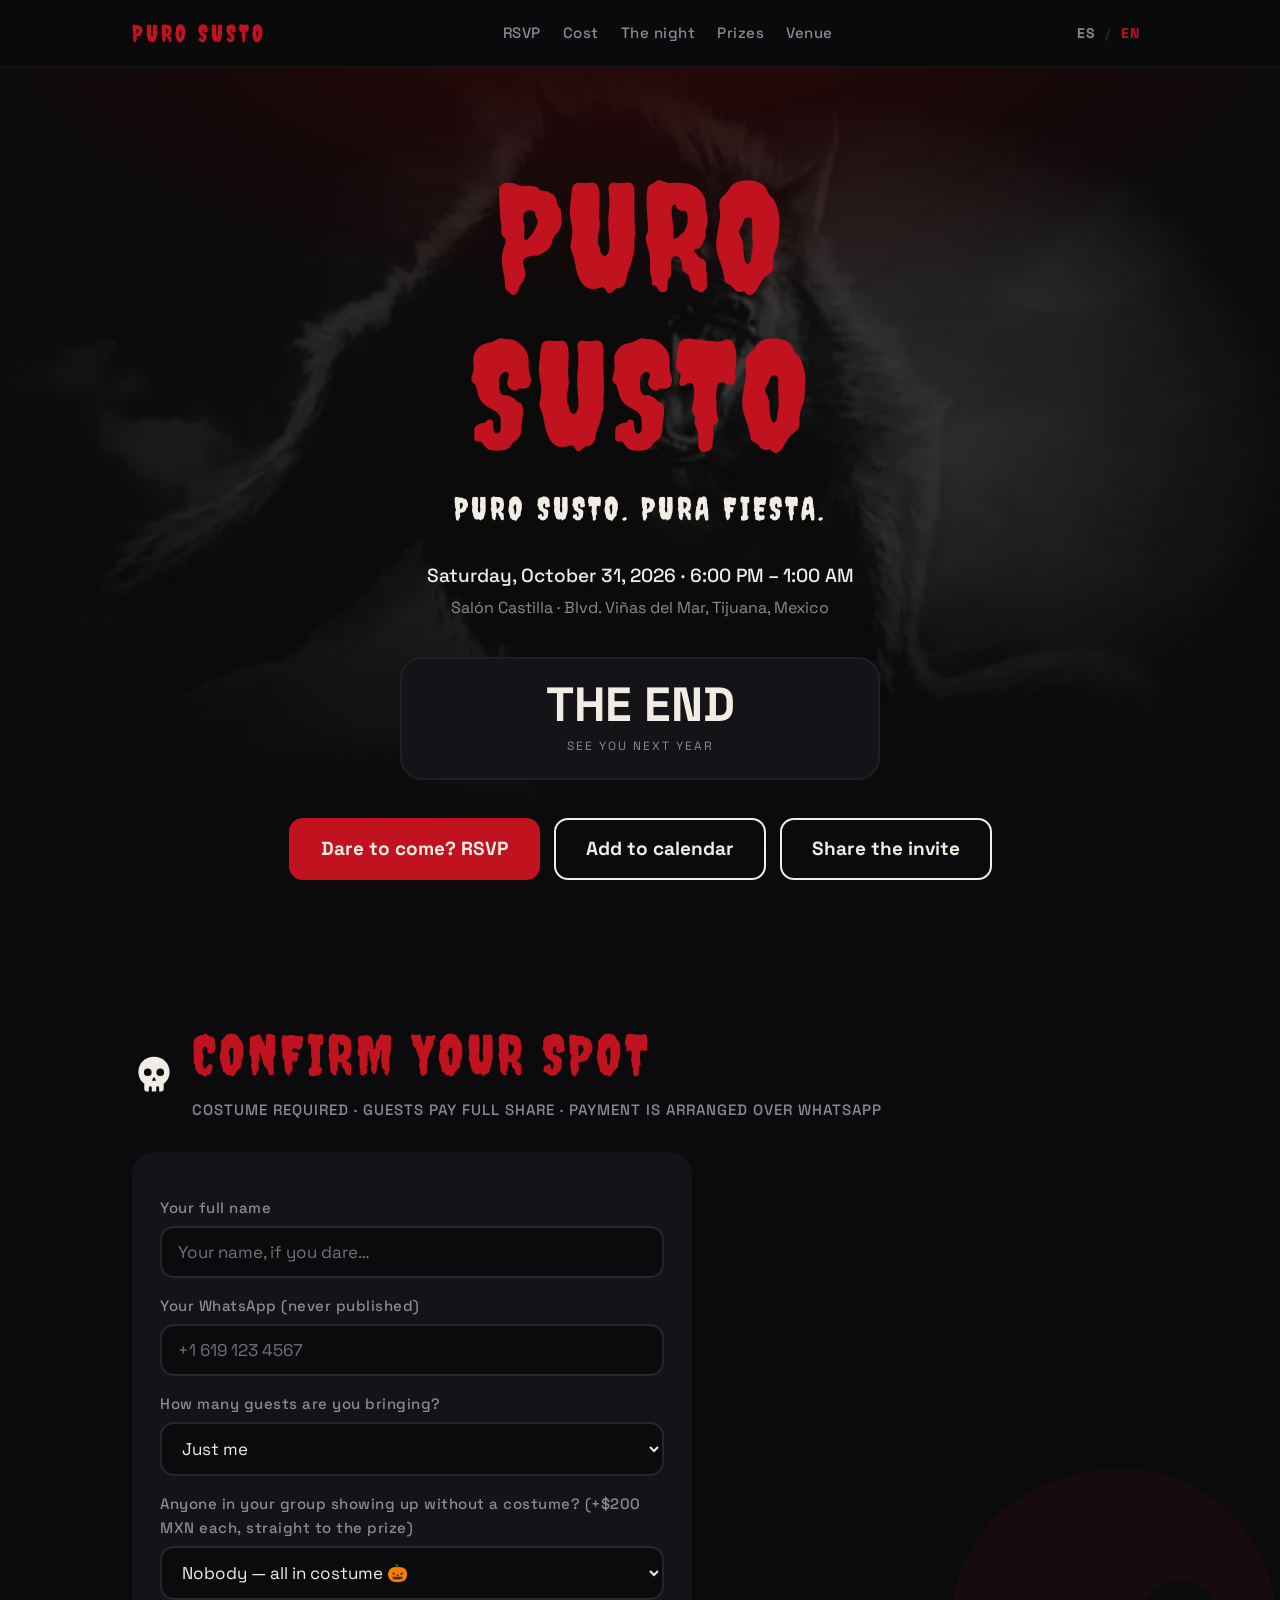
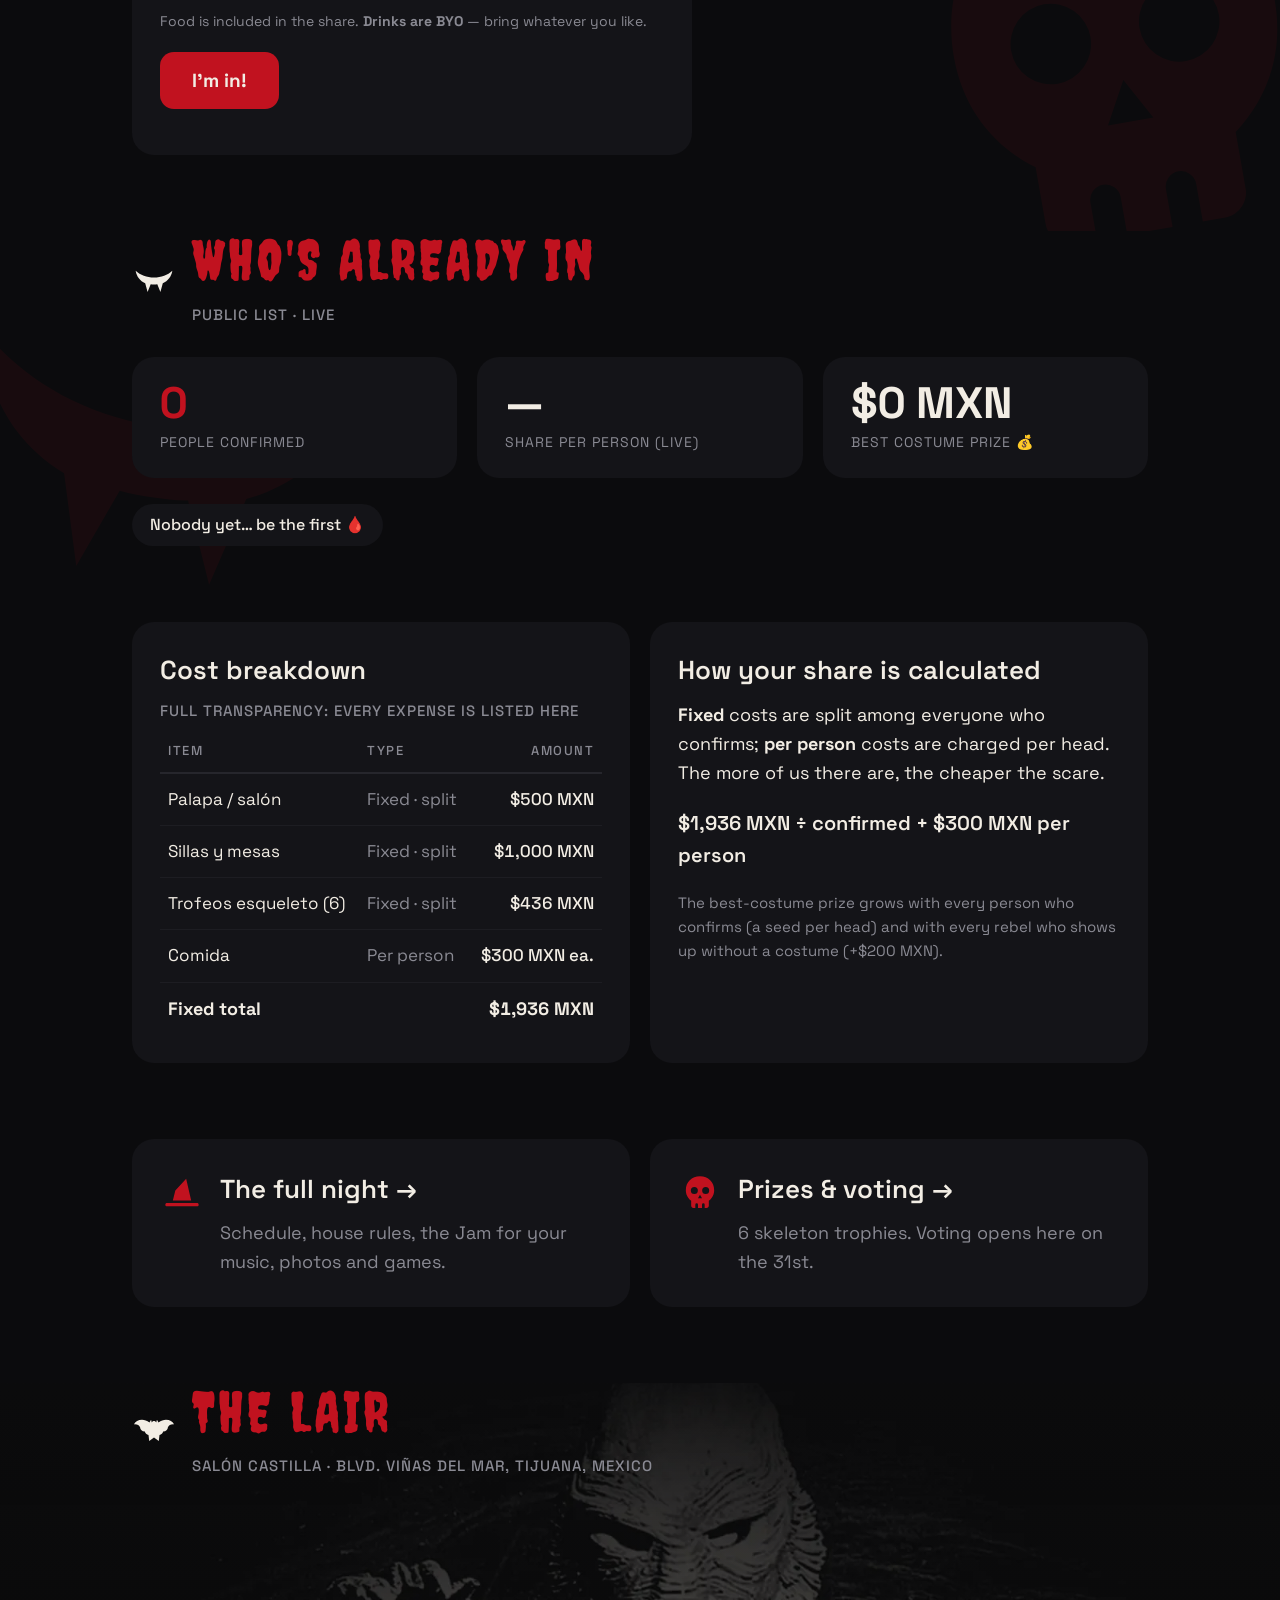
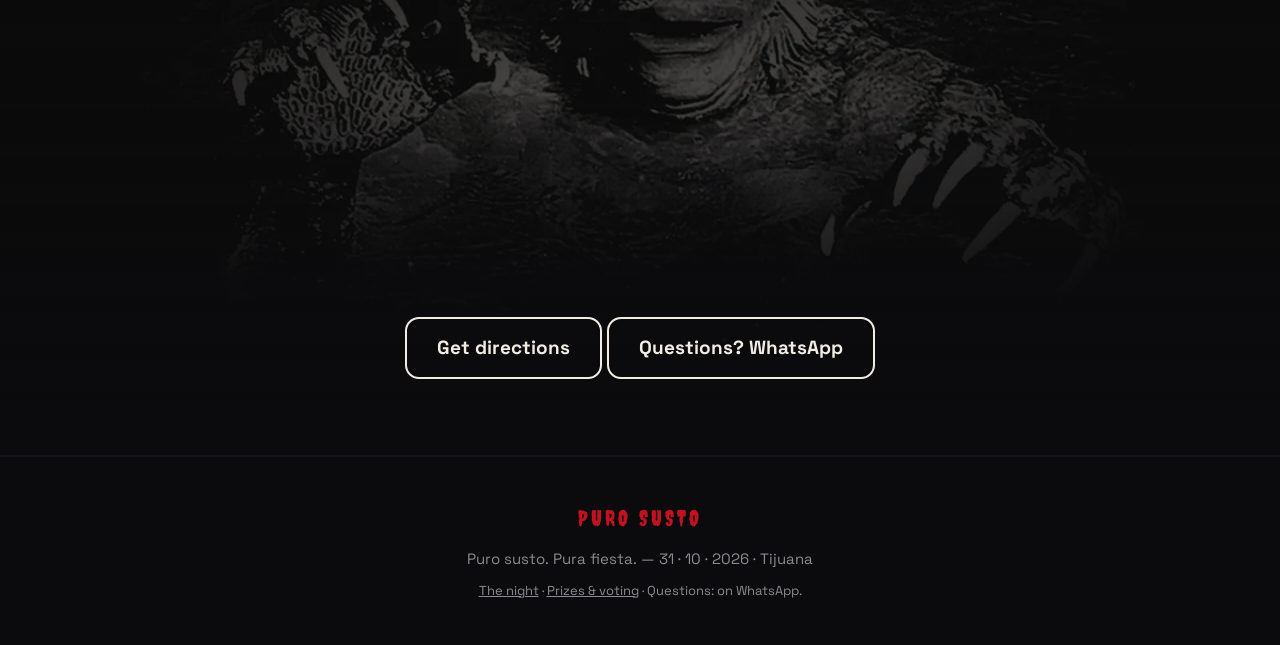
==== en/index.html @ ed6acc1b "Tipo de cambio 17 MXN/USD" ====
<!DOCTYPE html>
<html lang="en">
<head>
  <meta charset="UTF-8">
  <meta name="viewport" content="width=device-width, initial-scale=1.0">
  <title>PURO SUSTO — Halloween 2026 · October 31 · Tijuana</title>
  <meta name="description" content="Puro susto. Pura fiesta. Saturday, October 31, 2026, 6 PM, Salón Castilla, Tijuana. RSVP… if you dare.">

  <!--
    Esta página existe por UNA razón: la tarjeta que genera WhatsApp.
    Las etiquetas OG son fijas por URL, así que un link en español siempre
    generaría una tarjeta en español. Este archivo es la versión en inglés
    de esa tarjeta — y a la persona la manda al sitio real con ?lang=en.

    NO tiene contenido que mantener: si cambias el sitio, esto no se toca.
  -->
  <meta property="og:type" content="website">
  <meta property="og:title" content="PURO SUSTO — Halloween 2026">
  <meta property="og:description" content="You're invited. Saturday, October 31 · 6 PM · Salón Castilla, Tijuana, Mexico. Come in and RSVP… if you dare.">
  <meta property="og:url" content="https://puro-susto.pages.dev/en/">
  <meta property="og:image" content="https://puro-susto.pages.dev/og-image.png">
  <meta property="og:image:width" content="1200">
  <meta property="og:image:height" content="630">
  <meta property="og:locale" content="en_US">
  <meta name="twitter:card" content="summary_large_image">
  <meta name="twitter:title" content="PURO SUSTO — Halloween 2026">
  <meta name="twitter:description" content="You're invited. October 31 · Salón Castilla, Tijuana, Mexico. Come in and RSVP… if you dare.">
  <meta name="twitter:image" content="https://puro-susto.pages.dev/og-image.png">

  <link rel="canonical" href="https://puro-susto.pages.dev/?lang=en">
  <link rel="icon" type="image/svg+xml" href="../favicon.svg">

  <!-- El salto es SOLO por JavaScript, a propósito.
       Un meta refresh lo siguen también los rastreadores, y entonces WhatsApp
       acabaría leyendo las etiquetas en español de la portada — justo lo que
       esta página existe para evitar. WhatsApp y Facebook no ejecutan JS:
       leen las etiquetas de arriba y se detienen. Una persona sí salta. -->
  <script>location.replace('/?lang=en');</script>

  <style>
    body {
      background: #0B0B0D; color: #F2EDE4;
      font-family: 'Space Grotesk', system-ui, sans-serif;
      display: flex; align-items: center; justify-content: center;
      min-height: 100vh; margin: 0; text-align: center; padding: 20px;
    }
    a { color: #C1121F; }
  </style>
</head>
<body>
  <p>Taking you to <a href="/?lang=en">PURO SUSTO</a>…</p>
</body>
</html>
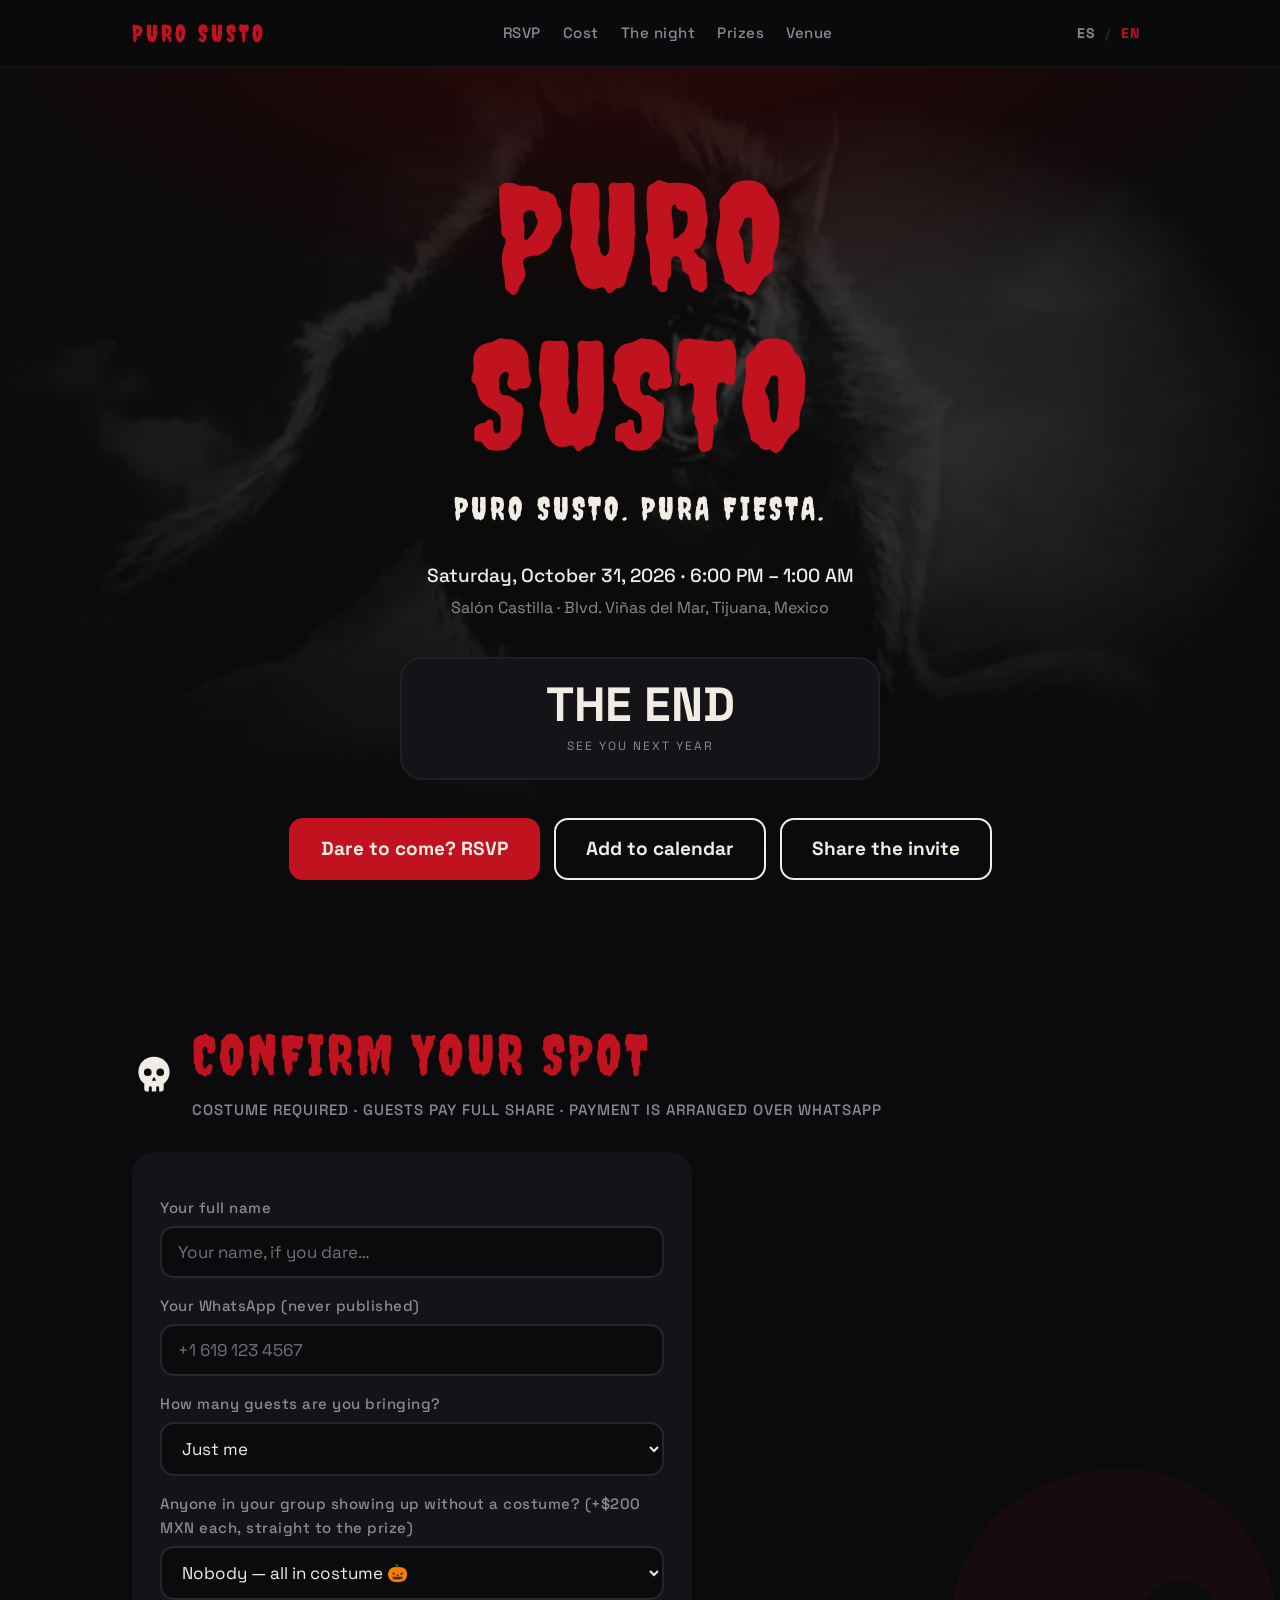
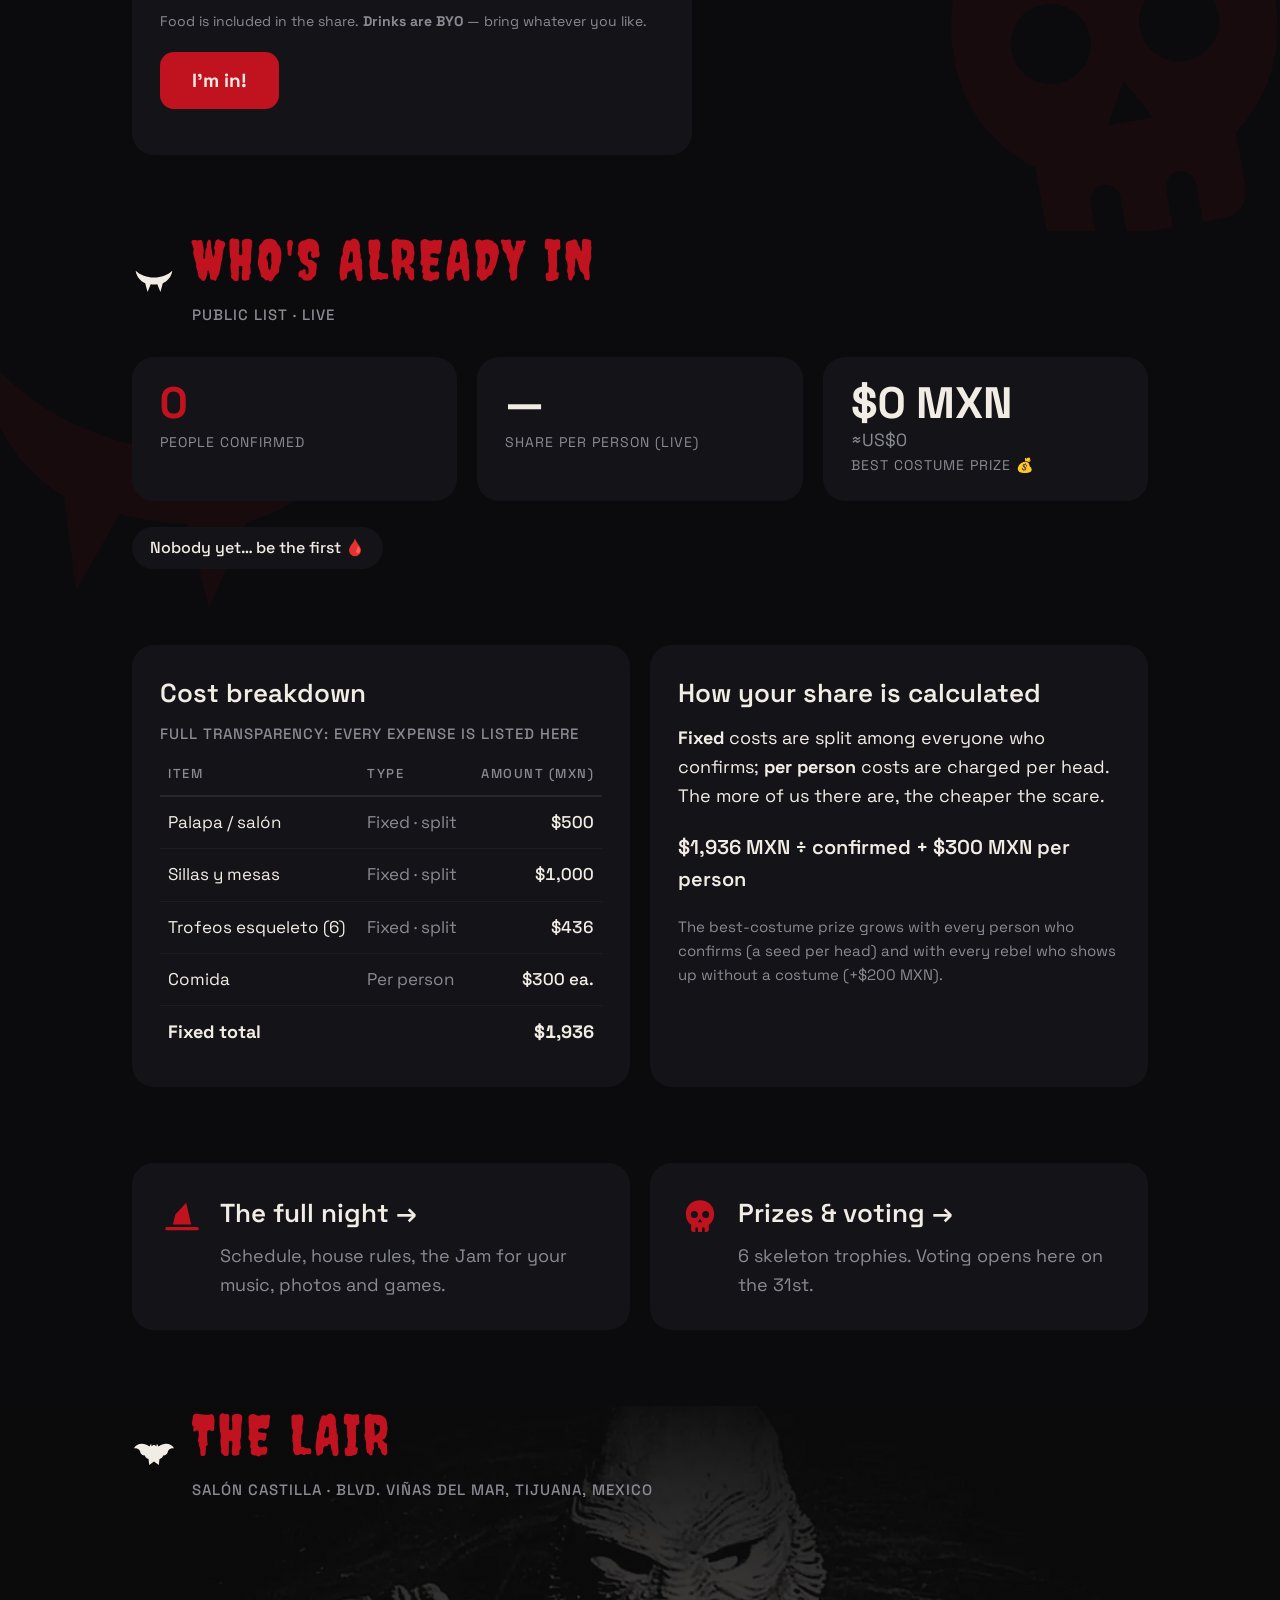
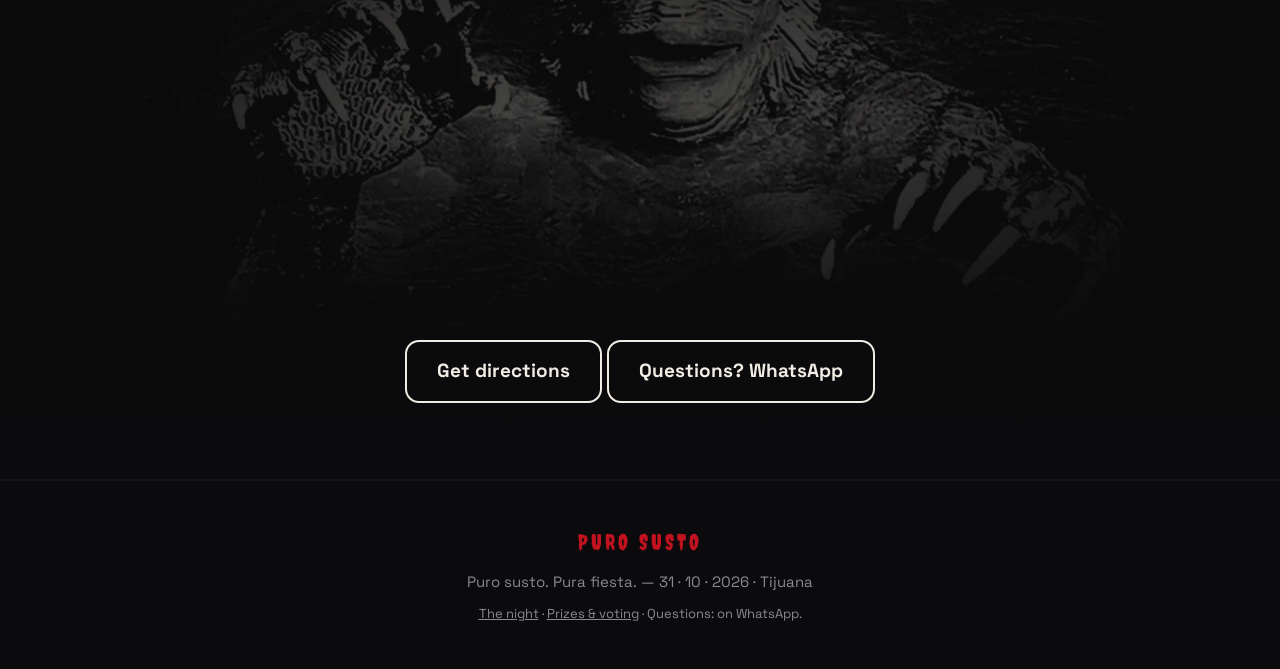
==== commit ea4d4d2b: "Cartel en ingles para la tarjeta de /en/" ====
--- a/en/index.html
+++ b/en/index.html
@@ -18,14 +18,14 @@
   <meta property="og:title" content="PURO SUSTO — Halloween 2026">
   <meta property="og:description" content="You're invited. Saturday, October 31 · 6 PM · Salón Castilla, Tijuana, Mexico. Come in and RSVP… if you dare.">
   <meta property="og:url" content="https://puro-susto.pages.dev/en/">
-  <meta property="og:image" content="https://puro-susto.pages.dev/og-image.png">
+  <meta property="og:image" content="https://puro-susto.pages.dev/og-image-en.png">
   <meta property="og:image:width" content="1200">
   <meta property="og:image:height" content="630">
   <meta property="og:locale" content="en_US">
   <meta name="twitter:card" content="summary_large_image">
   <meta name="twitter:title" content="PURO SUSTO — Halloween 2026">
   <meta name="twitter:description" content="You're invited. October 31 · Salón Castilla, Tijuana, Mexico. Come in and RSVP… if you dare.">
-  <meta name="twitter:image" content="https://puro-susto.pages.dev/og-image.png">
+  <meta name="twitter:image" content="https://puro-susto.pages.dev/og-image-en.png">
 
   <link rel="canonical" href="https://puro-susto.pages.dev/?lang=en">
   <link rel="icon" type="image/svg+xml" href="../favicon.svg">
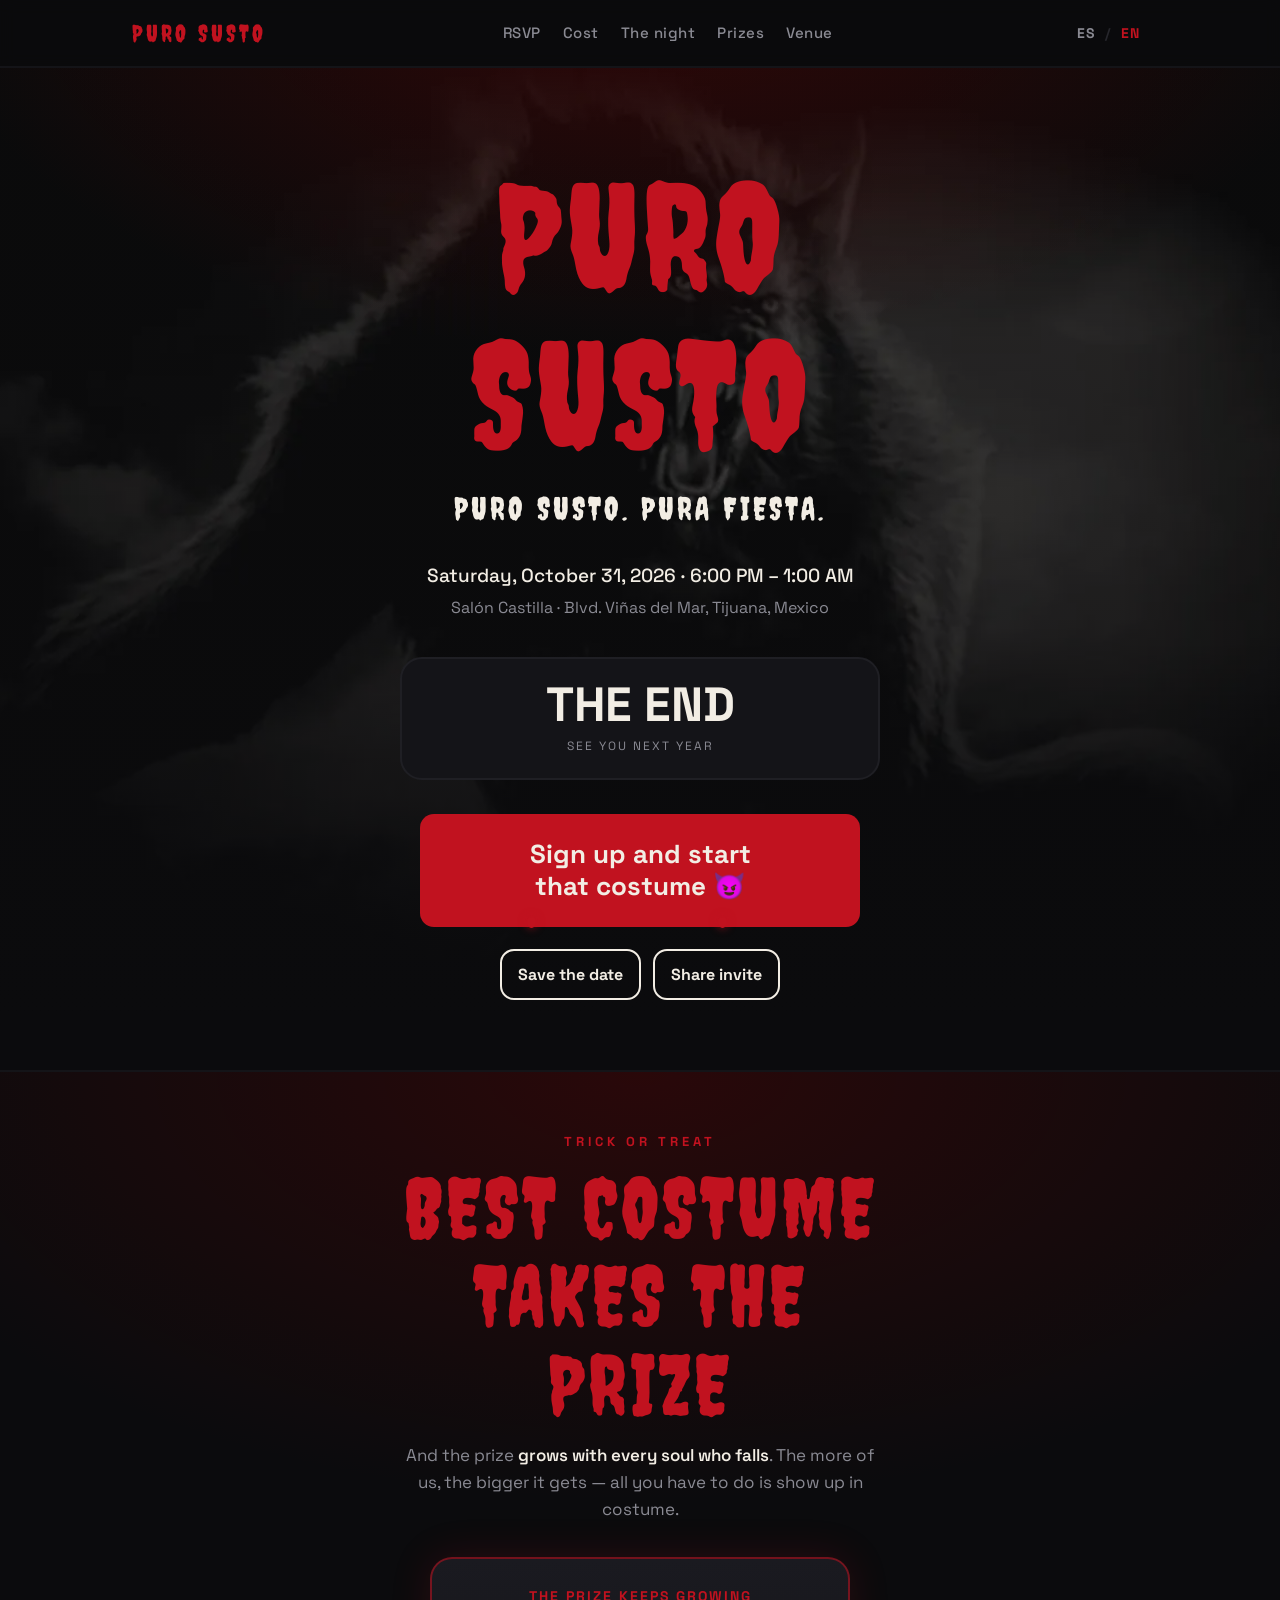
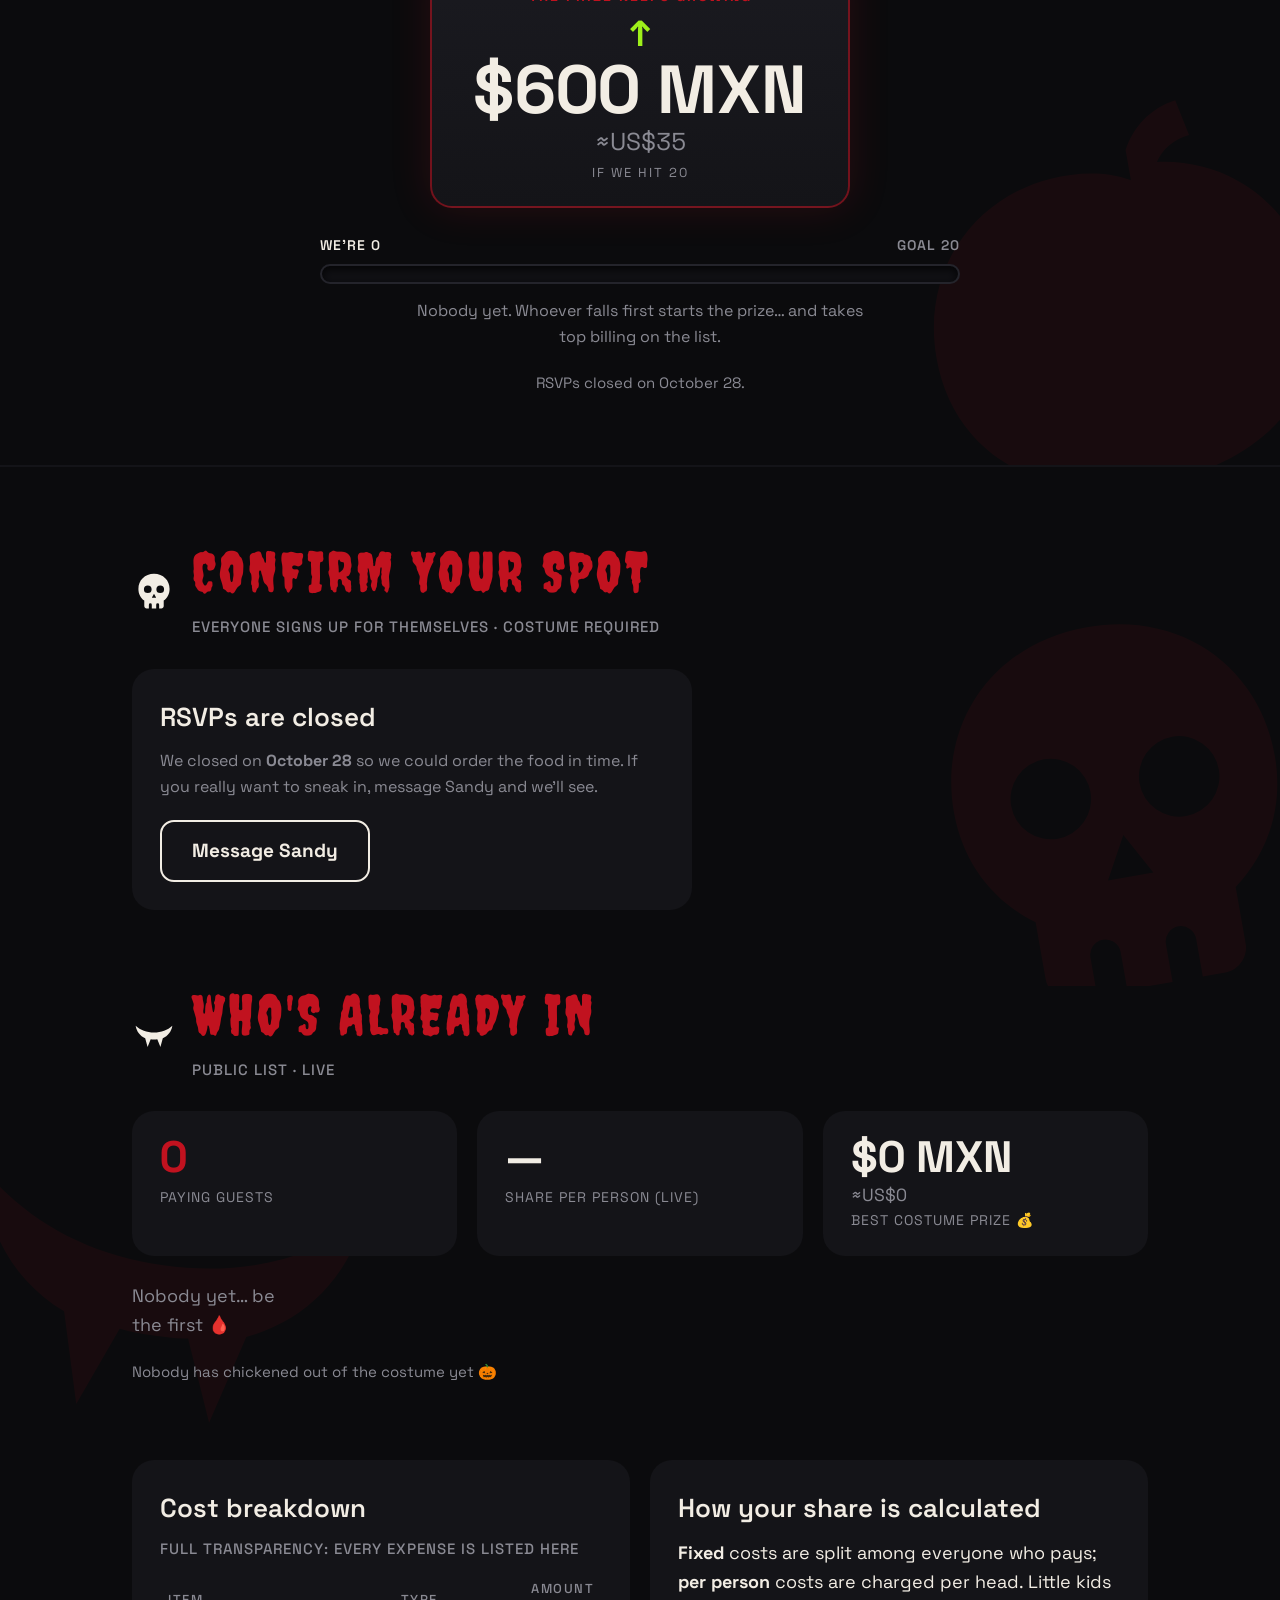
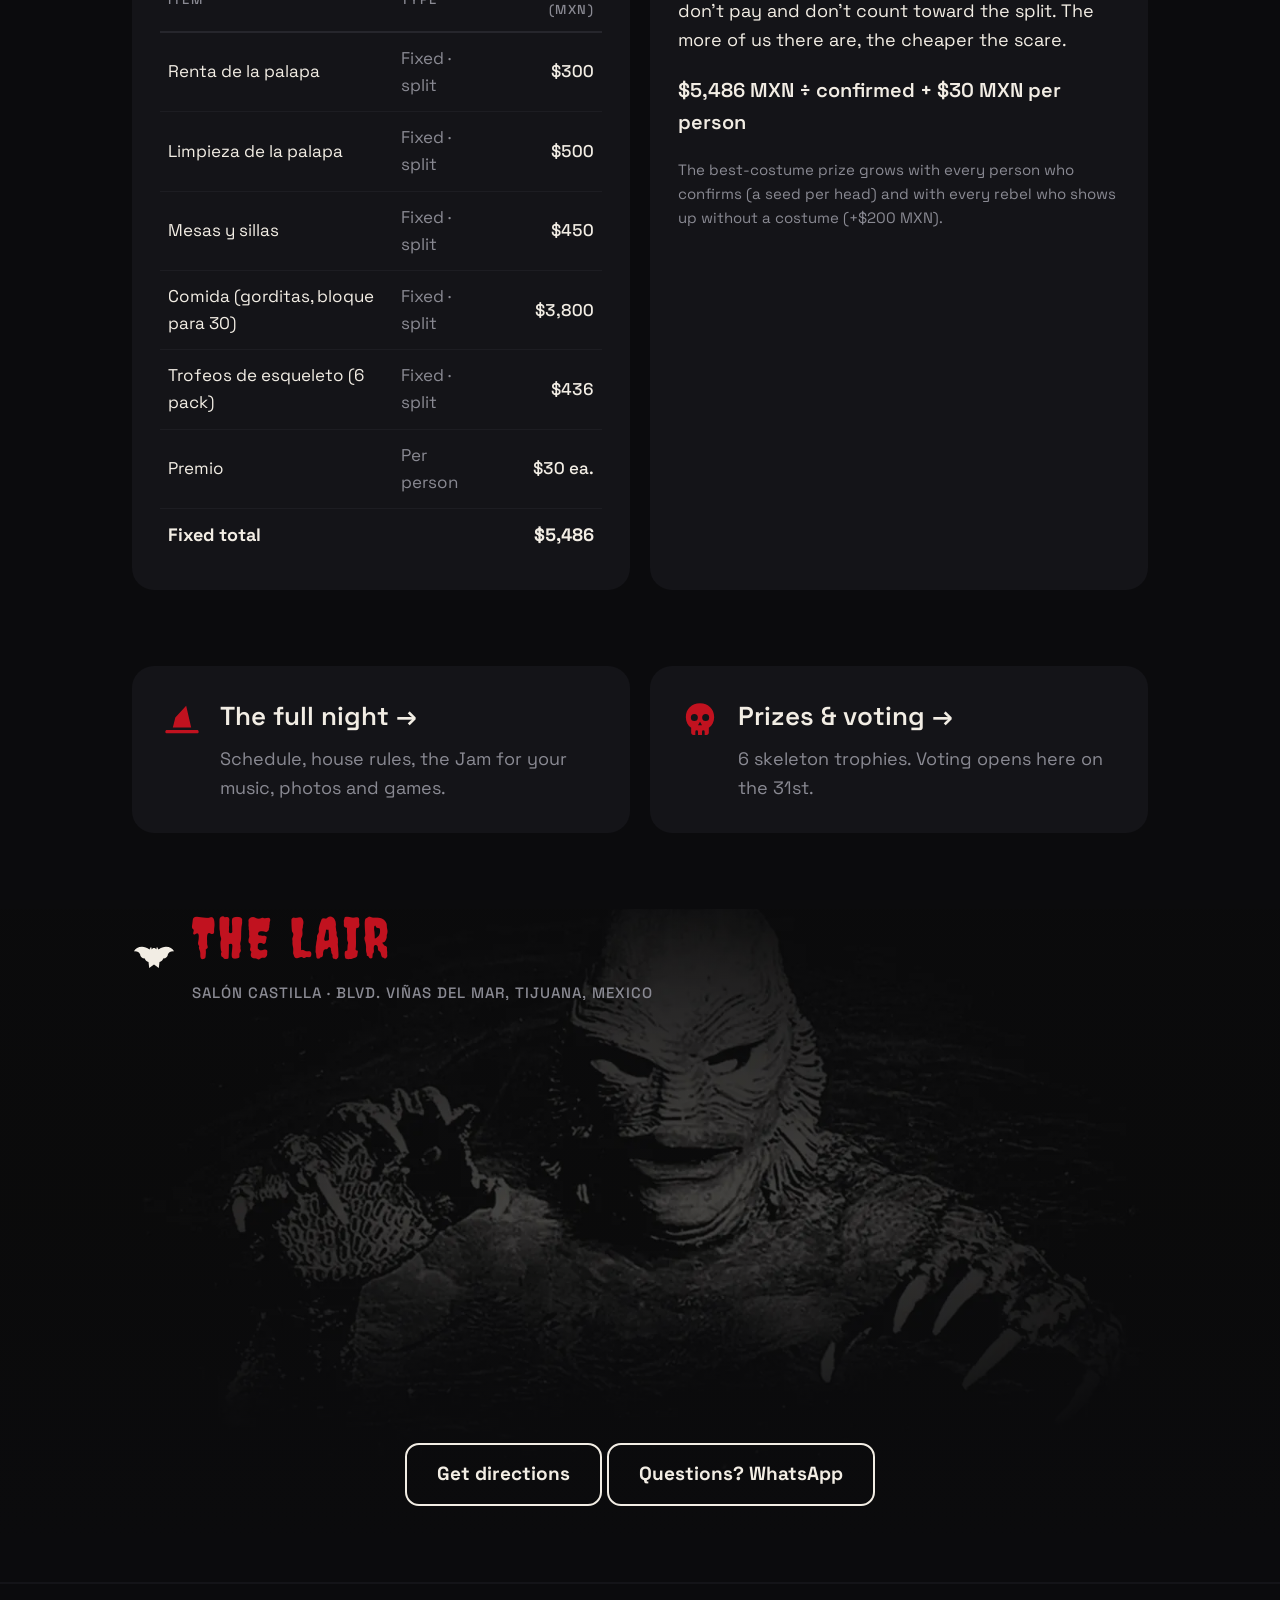
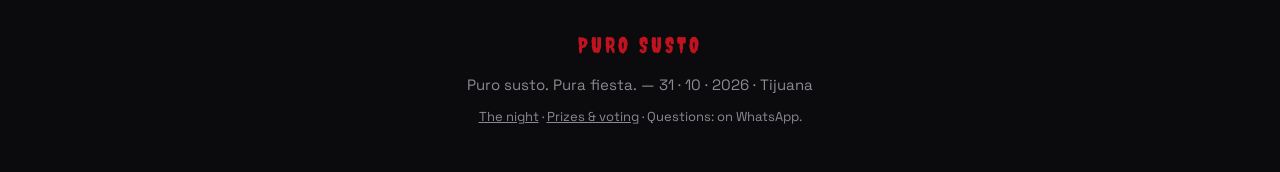
==== commit 06a8ac58: "Tarjeta de WhatsApp con el encuadre nuevo y botones de servicio en ingles" ====
--- a/en/index.html
+++ b/en/index.html
@@ -4,7 +4,7 @@
   <meta charset="UTF-8">
   <meta name="viewport" content="width=device-width, initial-scale=1.0">
   <title>PURO SUSTO — Halloween 2026 · October 31 · Tijuana</title>
-  <meta name="description" content="Puro susto. Pura fiesta. Saturday, October 31, 2026, 6 PM, Salón Castilla, Tijuana. RSVP… if you dare.">
+  <meta name="description" content="Puro susto. Pura fiesta. Saturday, October 31, 2026, 6 PM, Salón Castilla, Tijuana. Best costume takes the prize.">
 
   <!--
     Esta página existe por UNA razón: la tarjeta que genera WhatsApp.
@@ -16,7 +16,7 @@
   -->
   <meta property="og:type" content="website">
   <meta property="og:title" content="PURO SUSTO — Halloween 2026">
-  <meta property="og:description" content="You're invited. Saturday, October 31 · 6 PM · Salón Castilla, Tijuana, Mexico. Come in and RSVP… if you dare.">
+  <meta property="og:description" content="Saturday, October 31 · 6 PM · Salón Castilla, Tijuana, Mexico. Best costume takes the prize. Sign up… if you dare.">
   <meta property="og:url" content="https://puro-susto.pages.dev/en/">
   <meta property="og:image" content="https://puro-susto.pages.dev/og-image-en.png">
   <meta property="og:image:width" content="1200">
@@ -24,7 +24,7 @@
   <meta property="og:locale" content="en_US">
   <meta name="twitter:card" content="summary_large_image">
   <meta name="twitter:title" content="PURO SUSTO — Halloween 2026">
-  <meta name="twitter:description" content="You're invited. October 31 · Salón Castilla, Tijuana, Mexico. Come in and RSVP… if you dare.">
+  <meta name="twitter:description" content="October 31 · Salón Castilla, Tijuana, Mexico. Best costume takes the prize. Sign up… if you dare.">
   <meta name="twitter:image" content="https://puro-susto.pages.dev/og-image-en.png">
 
   <link rel="canonical" href="https://puro-susto.pages.dev/?lang=en">
